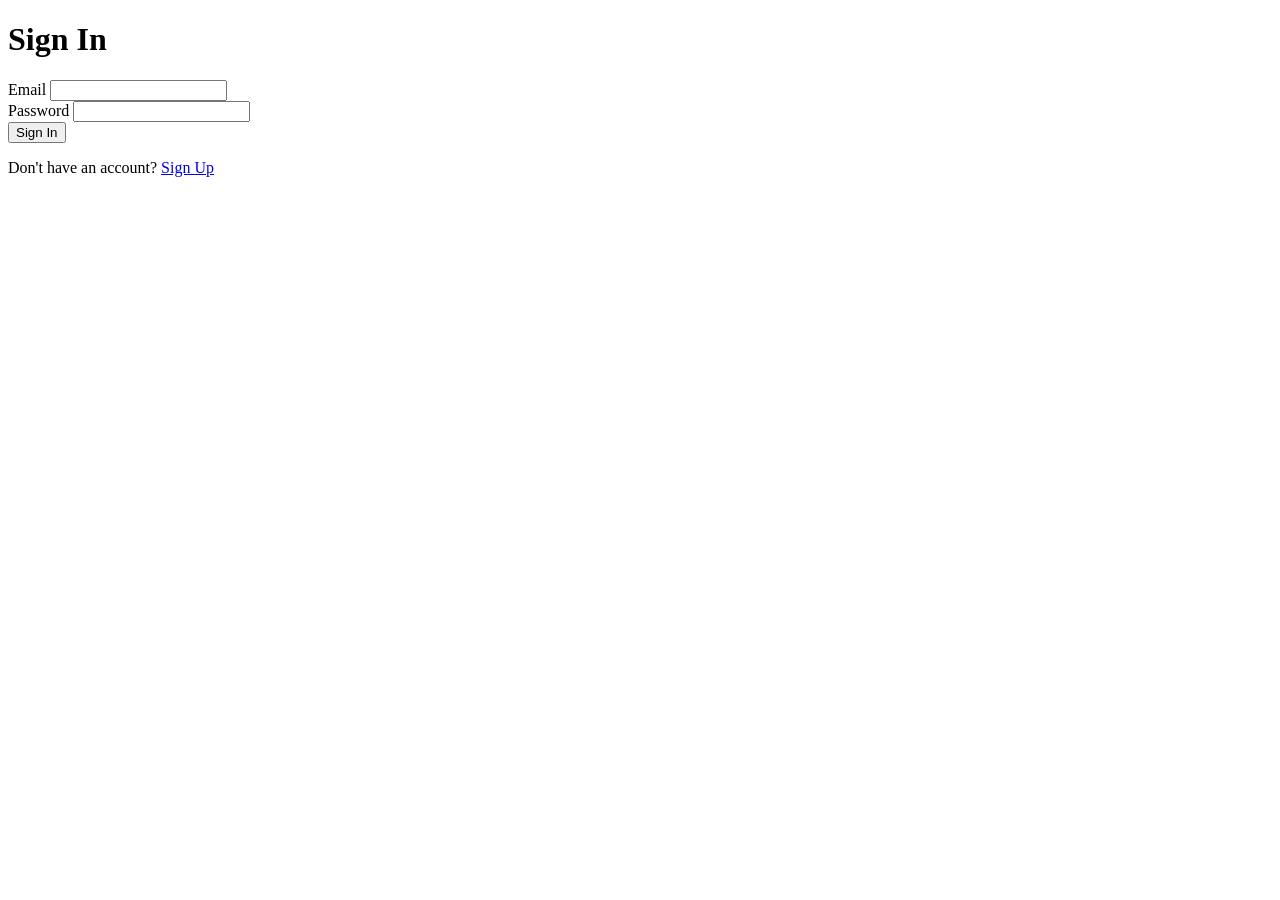
==== pages/signin.html @ 375f5de4 "Initial commit" ====
<!DOCTYPE html>
<html lang="en">
<head>
  <meta charset="UTF-8">
  <meta name="viewport" content="width=device-width, initial-scale=1.0">
  <title>Sign In - To-Do App</title>
  <link rel="stylesheet" href="../css/signin.css">
</head>
<body>

  <div class="signin-container">
    <h1>Sign In</h1>

    <form id="signin-form">
      <div class="form-group">
        <label for="email">Email</label>
        <input type="email" id="email" name="email" required>
      </div>

      <div class="form-group">
        <label for="password">Password</label>
        <input type="password" id="password" name="password" required>
      </div>

      <div id="signin-error" class="error-message"></div>

      <button type="submit" id="signin-btn">Sign In</button>
    </form>

    <p>Don't have an account? <a href="signup.html">Sign Up</a></p>
  </div>

  <script src="https://code.jquery.com/jquery-3.7.1.min.js"></script>
  <script src="../js/api.js"></script>
  <script src="../js/auth.js"></script>
</body>
</html>
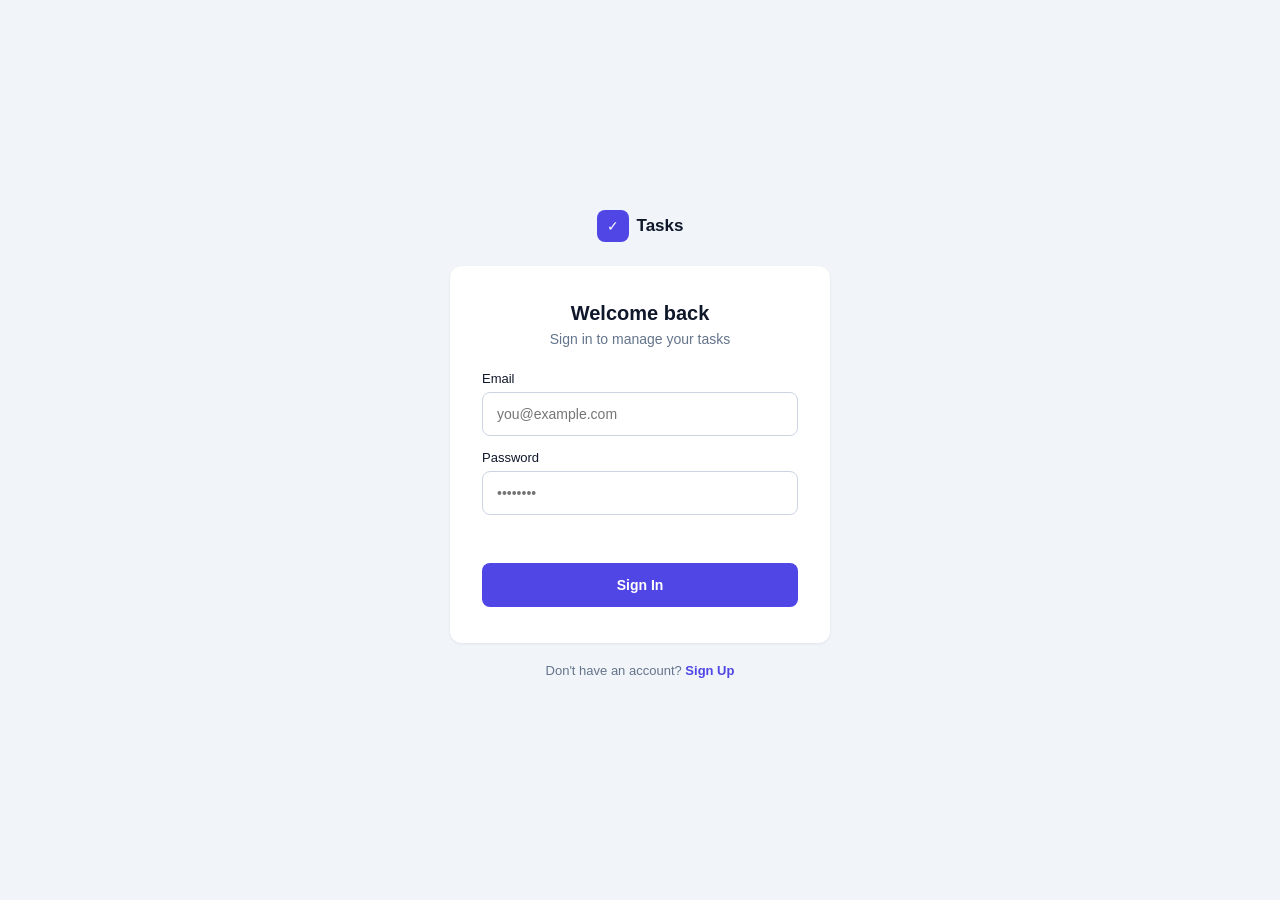
==== commit 3c7b9ef4: "Restyle app with indigo Figma Make-inspired design (auth pages, dashboard header, task counts, empty" ====
--- a/pages/signin.html
+++ b/pages/signin.html
@@ -8,30 +8,44 @@
 </head>
 <body>
 
-  <div class="signin-container">
-    <h1>Sign In</h1>
+  <main class="auth-wrap">
+    <div class="auth-container">
 
-    <form id="signin-form">
-      <div class="form-group">
-        <label for="email">Email</label>
-        <input type="email" id="email" name="email" required>
+      <div class="brand">
+        <span class="brand-mark" aria-hidden="true">&#10003;</span>
+        <span class="brand-name">Tasks</span>
       </div>
 
-      <div class="form-group">
-        <label for="password">Password</label>
-        <input type="password" id="password" name="password" required>
+      <div class="card">
+        <div class="card-head">
+          <h1 class="card-title">Welcome back</h1>
+          <p class="card-subtitle">Sign in to manage your tasks</p>
+        </div>
+
+        <form id="signin-form">
+          <div class="field">
+            <label class="field-label" for="email">Email</label>
+            <input class="input" type="email" id="email" name="email" placeholder="you@example.com" required>
+          </div>
+
+          <div class="field">
+            <label class="field-label" for="password">Password</label>
+            <input class="input" type="password" id="password" name="password" placeholder="&bull;&bull;&bull;&bull;&bull;&bull;&bull;&bull;" required>
+          </div>
+
+          <div id="signin-error" class="error-message"></div>
+
+          <button type="submit" id="signin-btn" class="btn btn-primary btn-block">Sign In</button>
+        </form>
       </div>
 
-      <div id="signin-error" class="error-message"></div>
+      <p class="auth-foot">Don't have an account? <a class="link" href="signup.html">Sign Up</a></p>
 
-      <button type="submit" id="signin-btn">Sign In</button>
-    </form>
-
-    <p>Don't have an account? <a href="signup.html">Sign Up</a></p>
-  </div>
+    </div>
+  </main>
 
   <script src="https://code.jquery.com/jquery-3.7.1.min.js"></script>
   <script src="../js/api.js"></script>
   <script src="../js/auth.js"></script>
 </body>
-</html>+</html>
--- a/css/signin.css
+++ b/css/signin.css
@@ -0,0 +1,165 @@
+:root {
+  --primary: #4f46e5;
+  --primary-hover: #4338ca;
+  --bg: #f1f5f9;
+  --surface: #ffffff;
+  --ink: #0f172a;
+  --ink-2: #64748b;
+  --ink-muted: #94a3b8;
+  --border: #cbd5e1;
+  --danger: #dc2626;
+  --danger-bg: #fee2e2;
+  --radius: 10px;
+}
+
+* {
+  box-sizing: border-box;
+}
+
+body {
+  margin: 0;
+  font-family: -apple-system, "Segoe UI", Roboto, sans-serif;
+  background: var(--bg);
+  color: var(--ink);
+}
+
+.auth-wrap {
+  min-height: 100vh;
+  display: flex;
+  align-items: center;
+  justify-content: center;
+  padding: 40px 16px;
+}
+
+.auth-container {
+  width: 100%;
+  max-width: 380px;
+}
+
+.brand {
+  display: flex;
+  align-items: center;
+  justify-content: center;
+  gap: 8px;
+  margin-bottom: 24px;
+}
+
+.brand-mark {
+  display: inline-flex;
+  align-items: center;
+  justify-content: center;
+  width: 32px;
+  height: 32px;
+  border-radius: 8px;
+  background: var(--primary);
+  color: #fff;
+  font-size: 14px;
+}
+
+.brand-name {
+  font-size: 17px;
+  font-weight: 600;
+}
+
+.card {
+  background: var(--surface);
+  border-radius: 12px;
+  box-shadow: 0 1px 3px rgba(15, 23, 42, 0.08);
+  padding: 36px 32px;
+}
+
+.card-head {
+  text-align: center;
+  margin-bottom: 24px;
+}
+
+.card-title {
+  font-size: 20px;
+  font-weight: 600;
+  margin: 0;
+}
+
+.card-subtitle {
+  font-size: 14px;
+  color: var(--ink-2);
+  margin: 6px 0 0;
+}
+
+.field {
+  margin-bottom: 14px;
+  display: flex;
+  flex-direction: column;
+}
+
+.field-label {
+  font-size: 13px;
+  font-weight: 500;
+  color: var(--ink);
+  margin-bottom: 6px;
+}
+
+.input {
+  height: 44px;
+  padding: 0 14px;
+  font-size: 14px;
+  font-family: inherit;
+  color: var(--ink);
+  background: var(--surface);
+  border: 1px solid var(--border);
+  border-radius: 8px;
+}
+
+.input:focus {
+  outline: none;
+  border-color: var(--primary);
+  box-shadow: 0 0 0 3px rgba(79, 70, 229, 0.15);
+}
+
+.error-message {
+  color: var(--danger);
+  font-size: 13px;
+  margin-bottom: 12px;
+  min-height: 16px;
+}
+
+.btn {
+  height: 44px;
+  padding: 0 16px;
+  font-size: 14px;
+  font-weight: 600;
+  font-family: inherit;
+  border: none;
+  border-radius: 8px;
+  cursor: pointer;
+}
+
+.btn-primary {
+  background: var(--primary);
+  color: #fff;
+}
+
+.btn-primary:hover {
+  background: var(--primary-hover);
+}
+
+.btn-block {
+  width: 100%;
+  margin-top: 6px;
+}
+
+.auth-foot {
+  text-align: center;
+  font-size: 13px;
+  color: var(--ink-2);
+  margin-top: 20px;
+}
+
+.link {
+  font-weight: 600;
+  color: var(--primary);
+  text-decoration: none;
+}
+
+.link:hover {
+  text-decoration: underline;
+}
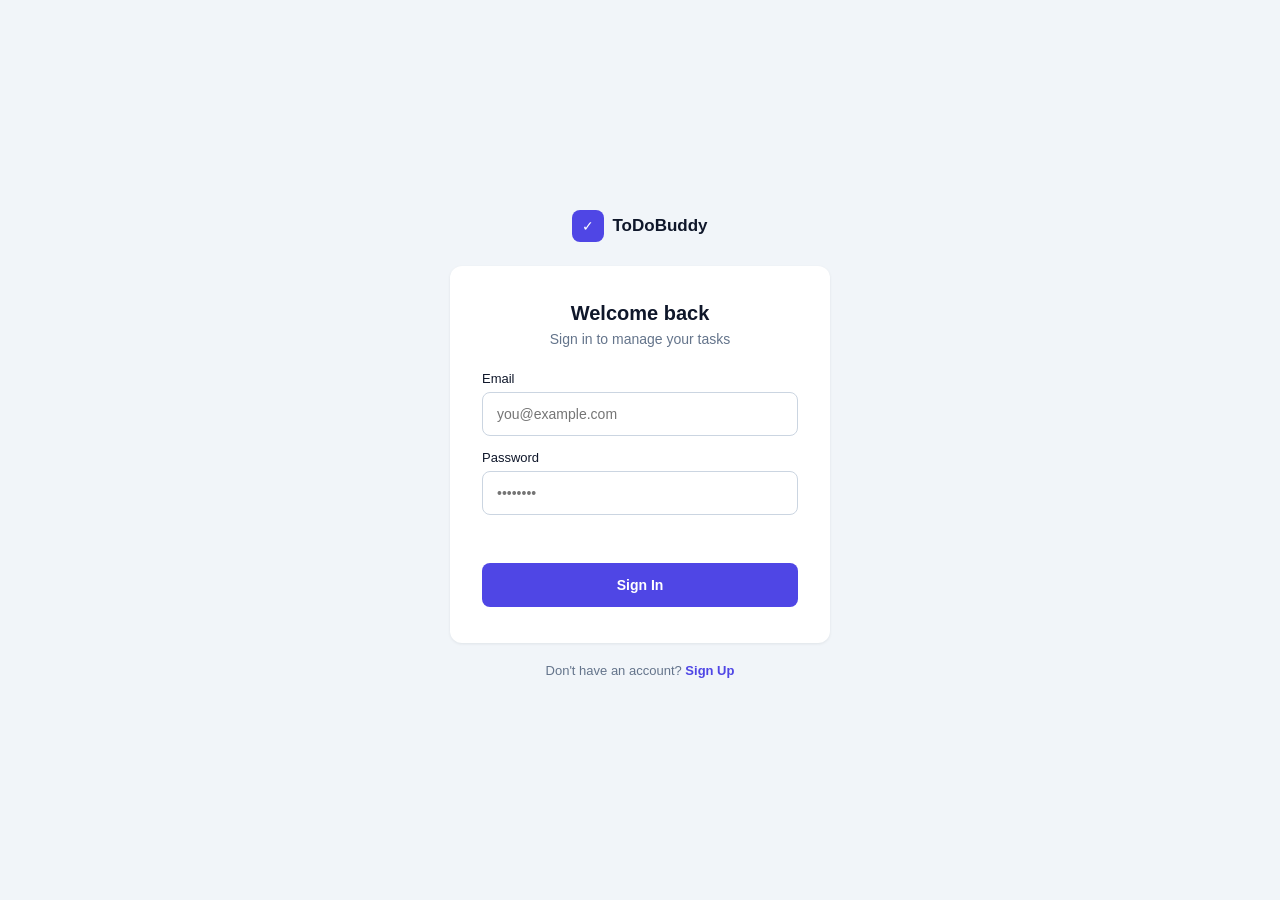
==== commit b47af9e4: "Rebrand web app name from Tasks to ToDoBuddy" ====
--- a/pages/signin.html
+++ b/pages/signin.html
@@ -3,7 +3,7 @@
 <head>
   <meta charset="UTF-8">
   <meta name="viewport" content="width=device-width, initial-scale=1.0">
-  <title>Sign In - To-Do App</title>
+  <title>Sign In - ToDoBuddy</title>
   <link rel="stylesheet" href="../css/signin.css">
 </head>
 <body>
@@ -13,7 +13,7 @@
 
       <div class="brand">
         <span class="brand-mark" aria-hidden="true">&#10003;</span>
-        <span class="brand-name">Tasks</span>
+        <span class="brand-name">ToDoBuddy</span>
       </div>
 
       <div class="card">
